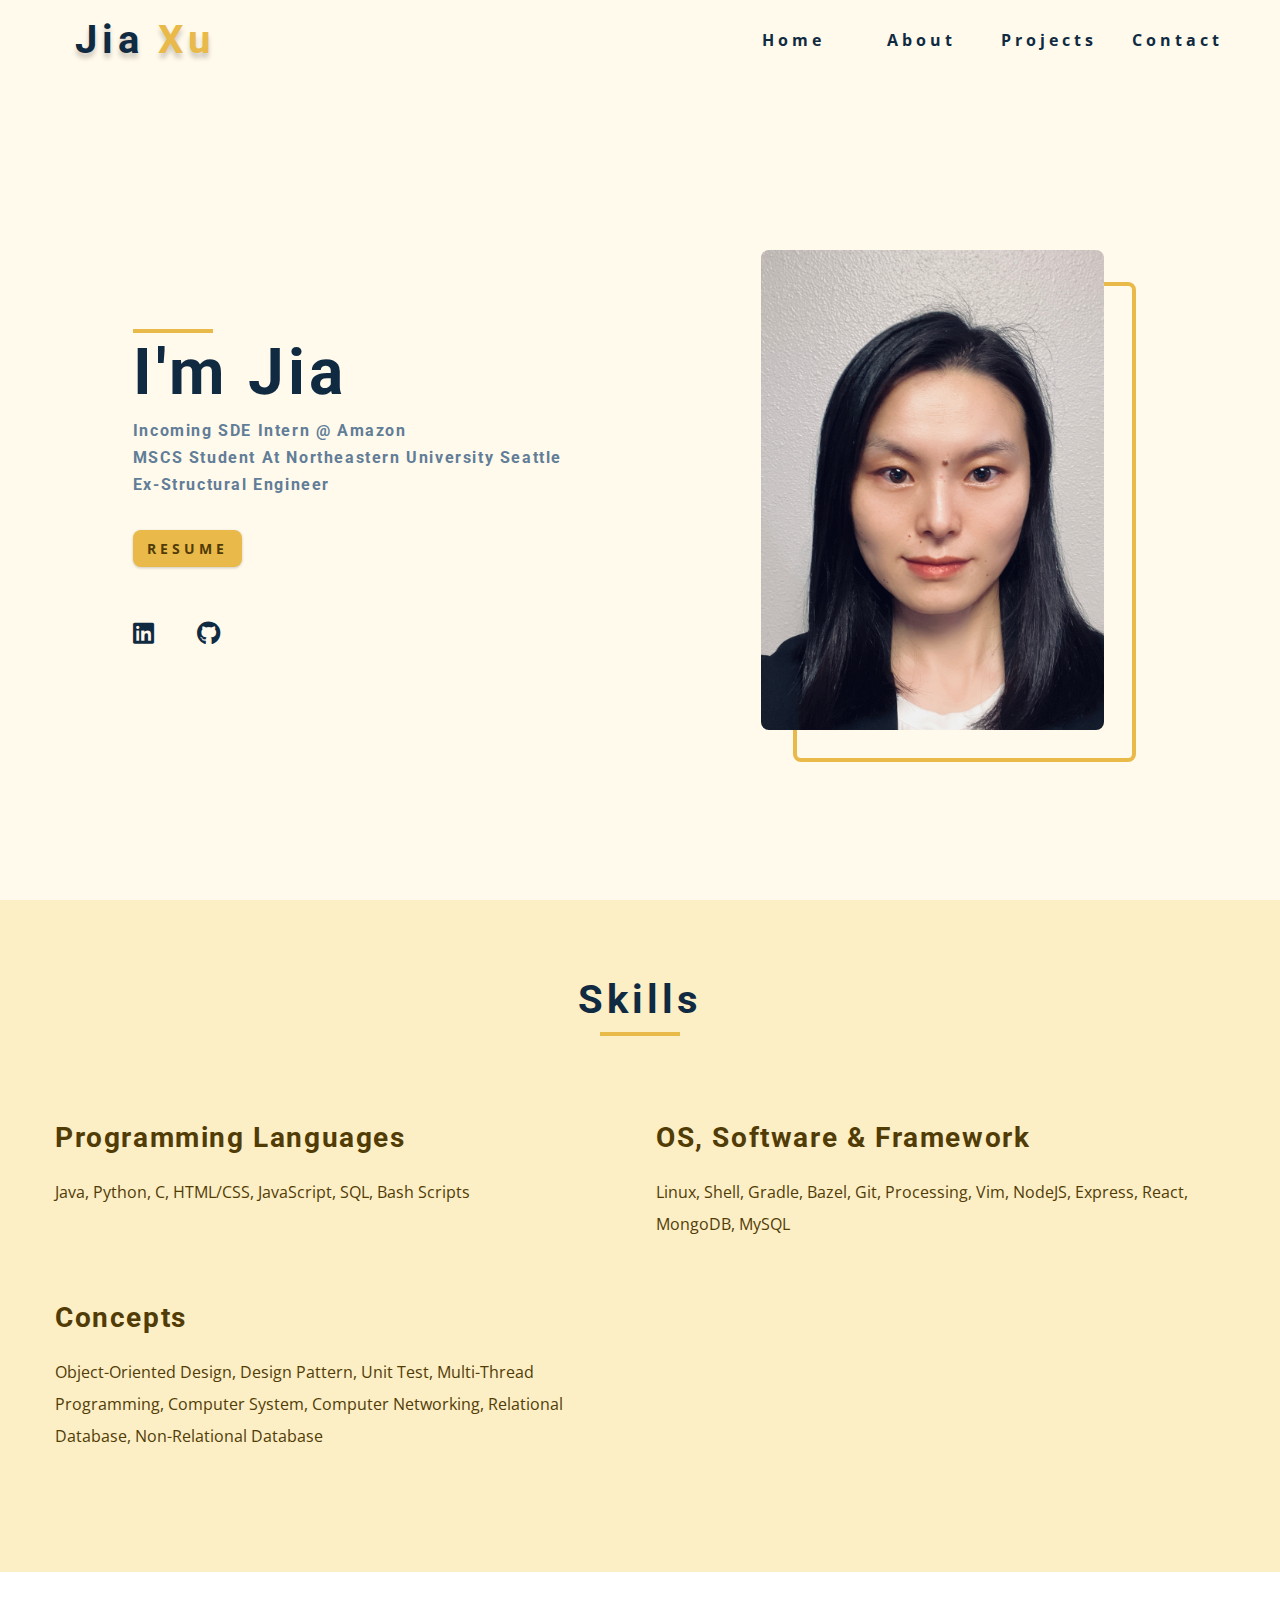
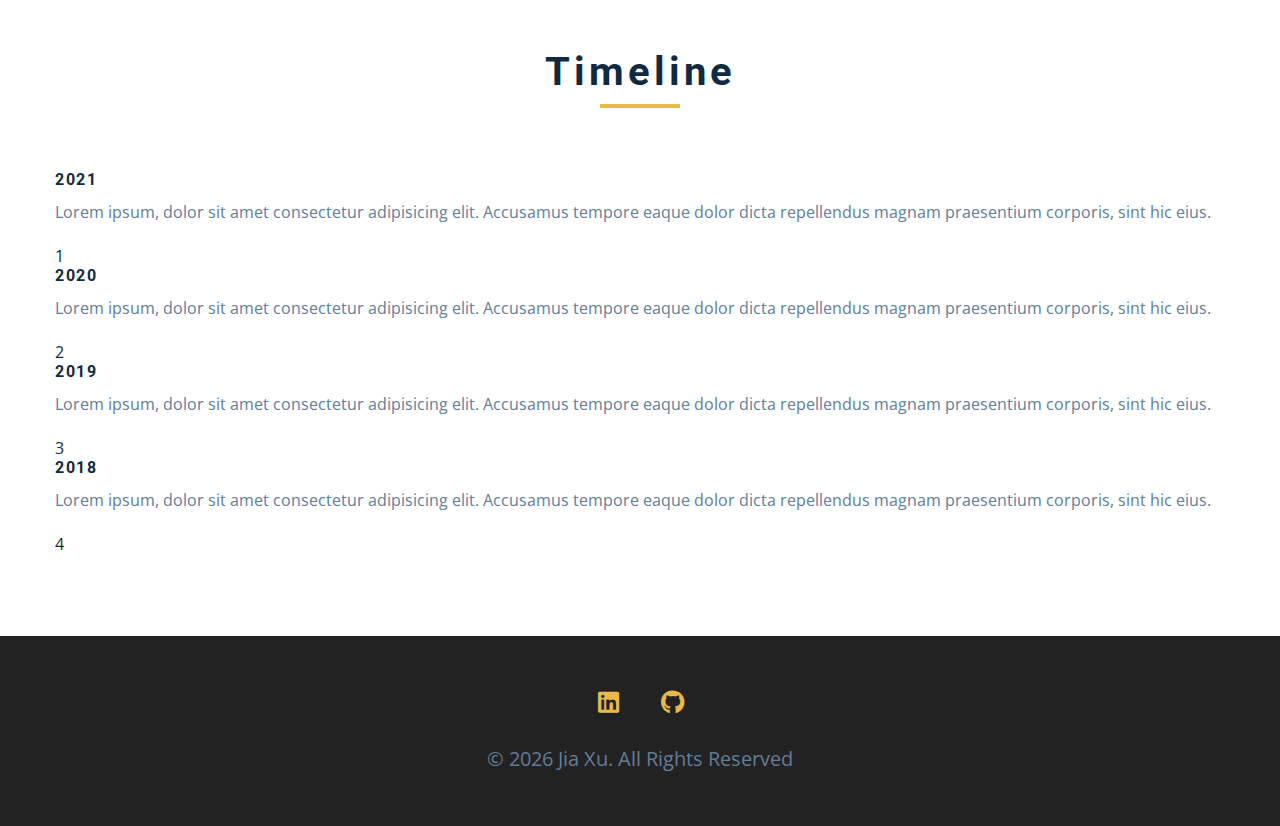
==== index.html @ faa22cb6 "first commit" ====
<!DOCTYPE html>
<html lang="en">
  <head>
    <meta charset="UTF-8" />
    <meta name="viewport" content="width=device-width, initial-scale=1.0" />
    <title>Jia Xu || Home</title>
    <!-- font-awesome -->
    <link
      rel="stylesheet"
      href="./fontawesome-free-5.12.1-web/css/all.min.css"
    />
    <!-- css -->
    <link rel="stylesheet" href="./css/styles.css" />
  </head>
  <body>
    <!-- navbar -->
    <nav class="nav" id="nav">
      <div class="nav-center">
        <!-- nav header -->
        <div class="nav-header">
          <h1 class="nav-logo">Jia <span>Xu</span></h1>
          <button class="nav-btn" id="nav-btn">
            <i class="fas fa-bars"></i>
          </button>
        </div>
        <!-- nav links -->
        <ul class="nav-links">
          <li>
            <a href="index.html">home</a>
          </li>
          <li>
            <a href="about.html">about</a>
          </li>
          <li>
            <a href="projects.html">projects</a>
          </li>
          <li>
            <a href="contact.html">contact</a>
          </li>
        </ul>
      </div>
    </nav>
    <!-- end of navbar -->
    <!-- sidebar -->
    <aside class="sidebar" id="sidebar">
      <div>
        <button class="close-btn" id="close-btn">
          <i class="fas fa-times"></i>
        </button>
        <!-- sidebar links -->
        <ul class="sidebar-links">
          <li>
            <a href="index.html">home</a>
          </li>
          <li>
            <a href="about.html">about</a>
          </li>
          <li>
            <a href="projects.html">projects</a>
          </li>
          <li>
            <a href="contact.html">contact</a>
          </li>
        </ul>
        <!-- social icons -->
        <ul class="social-icons">
          <li>
            <a href="https://www.linkedin.com/in/iamjiax/" class="social-icon">
              <i class="fab fa-linkedin"></i>
            </a>
          </li>
          <li>
            <a href="https://github.com/iamjiax" class="social-icon">
              <i class="fab fa-github"></i>
            </a>
          </li>
        </ul>
      </div>
    </aside>
    <!-- end of sidebar -->
    <!-- header -->
    <header class="hero">
      <div class="section-center hero-center">
        <article class="hero-info">
          <div>
            <div class="underline"></div>
            <h1>I'm Jia</h1>
            <h4>
              Incoming SDE Intern @ Amazon
              <br />
              MSCS Student at Northeastern University Seattle
              <br />
              Ex-Structural Engineer
            </h4>
            <a href="resume.pdf" class="btn hero-btn">resume</a>
            <!-- social icons -->
            <ul class="social-icons hero-icons">
              <li>
                <a
                  href="https://www.linkedin.com/in/iamjiax/"
                  class="social-icon"
                >
                  <i class="fab fa-linkedin"></i>
                </a>
              </li>
              <li>
                <a href="https://github.com/iamjiax" class="social-icon">
                  <i class="fab fa-github"></i>
                </a>
              </li>
            </ul>
          </div>
        </article>
        <article class="hero-img">
          <img src="./images/hero-img1.jpg" class="hero-photo" alt="Jia Xu" />
        </article>
      </div>
    </header>
    <!-- end of header -->

    <!-- services -->

    <!-- end of services -->
    <!-- projects -->

    <!-- end of projects -->
    <!-- connect -->

    <!-- end of connect -->
    <!-- skills -->
    <section class="section skills">
      <!-- seciton title -->
      <div class="section-title">
        <h2>skills</h2>
        <div class="underline"></div>
      </div>
      <!-- end of section title -->
      <section class="section-center skills-center">
        <article>
          <h3>programming Languages</h3>
          <!-- single skill -->
          <!-- <div class="skill">
          <p>HTML/CSS</p>
          <div class="skill-container">
            <div class="skill-value"></div>
            <p class="skill-text">50%</p>
          </div>
        </div> -->
          <!-- end of single skill -->
          <div class="skill">
            <p>Java, Python, C, HTML/CSS, JavaScript, SQL, Bash Scripts</p>
          </div>
        </article>
        <article>
          <h3>OS, Software & Framework</h3>
          <div class="skill">
            <p>
              Linux, Shell, Gradle, Bazel, Git, Processing, Vim, NodeJS,
              Express, React, MongoDB, MySQL
            </p>
          </div>
        </article>
        <article>
          <h3>Concepts</h3>
          <div class="skill">
            <p>
              Object-Oriented Design, Design Pattern, Unit Test, Multi-thread
              Programming, Computer System, Computer Networking, Relational
              Database, Non-Relational Database
            </p>
          </div>
        </article>
      </section>
    </section>
    <!-- end of skills -->
    <!-- timeline -->
    <section class="section timeline">
      <!-- seciton title -->
      <div class="section-title">
        <h2>timeline</h2>
        <div class="underline"></div>
      </div>
      <!-- end of section title -->
      <div class="section-center timeline-center">
        <!-- single timeline item -->
        <article class="timeline-item">
          <h4>2021</h4>
          <p>
            Lorem ipsum, dolor sit amet consectetur adipisicing elit. Accusamus
            tempore eaque dolor dicta repellendus magnam praesentium corporis,
            sint hic eius.
          </p>
          <span class="number">1</span>
        </article>
        <!-- end of single timeline item -->
        <!-- single timeline item -->
        <article class="timeline-item">
          <h4>2020</h4>
          <p>
            Lorem ipsum, dolor sit amet consectetur adipisicing elit. Accusamus
            tempore eaque dolor dicta repellendus magnam praesentium corporis,
            sint hic eius.
          </p>
          <span class="number">2</span>
        </article>
        <!-- end of single timeline item -->
        <!-- single timeline item -->
        <article class="timeline-item">
          <h4>2019</h4>
          <p>
            Lorem ipsum, dolor sit amet consectetur adipisicing elit. Accusamus
            tempore eaque dolor dicta repellendus magnam praesentium corporis,
            sint hic eius.
          </p>
          <span class="number">3</span>
        </article>
        <!-- end of single timeline item -->
        <!-- single timeline item -->
        <article class="timeline-item">
          <h4>2018</h4>
          <p>
            Lorem ipsum, dolor sit amet consectetur adipisicing elit. Accusamus
            tempore eaque dolor dicta repellendus magnam praesentium corporis,
            sint hic eius.
          </p>
          <span class="number">4</span>
        </article>
        <!-- end of single timeline item -->
      </div>
    </section>
    <!--end of  timeline -->
    <!-- blog -->

    <!--end of  blog -->
    <!-- footer -->
    <footer class="footer">
      <!-- social icons -->
      <ul class="social-icons">
        <li>
          <a href="https://www.linkedin.com/in/iamjiax/" class="social-icon">
            <i class="fab fa-linkedin"></i>
          </a>
        </li>
        <li>
          <a href="https://github.com/iamjiax" class="social-icon">
            <i class="fab fa-github"></i>
          </a>
        </li>
      </ul>
      <p>&copy; <span id="date"></span> jia xu. all rights reserved</p>
    </footer>
    <script src="./js/app.js"></script>
  </body>
</html>
---- css/styles.css ----
/*
=============== 
Fonts
===============
*/
@import url("https://fonts.googleapis.com/css?family=Open+Sans|Roboto:400,700&display=swap");

/*
=============== 
Variables
===============
*/

:root {
  /* dark shades of primary color*/
  --clr-primary-1: hsl(43, 86%, 17%);
  --clr-primary-2: hsl(43, 77%, 27%);
  --clr-primary-3: hsl(43, 72%, 37%);
  --clr-primary-4: hsl(42, 63%, 48%);
  /* primary/main color */
  --clr-primary-5: hsl(42, 78%, 60%);
  /* lighter shades of primary color */
  --clr-primary-6: hsl(43, 89%, 70%);
  --clr-primary-7: hsl(43, 90%, 76%);
  --clr-primary-8: hsl(45, 86%, 81%);
  --clr-primary-9: hsl(45, 90%, 88%);
  --clr-primary-10: hsl(45, 100%, 96%);
  /* darkest grey - used for headings */
  --clr-grey-1: hsl(209, 61%, 16%);
  --clr-grey-2: hsl(211, 39%, 23%);
  --clr-grey-3: hsl(209, 34%, 30%);
  --clr-grey-4: hsl(209, 28%, 39%);
  /* grey used for paragraphs */
  --clr-grey-5: hsl(210, 22%, 49%);
  --clr-grey-6: hsl(209, 23%, 60%);
  --clr-grey-7: hsl(211, 27%, 70%);
  --clr-grey-8: hsl(210, 31%, 80%);
  --clr-grey-9: hsl(212, 33%, 89%);
  --clr-grey-10: hsl(210, 36%, 96%);
  --clr-white: #fff;
  --ff-primary: "Roboto", sans-serif;
  --ff-secondary: "Open Sans", sans-serif;
  --transition: all 0.3s linear;
  --spacing: 0.25rem;
  --small-spacing: 0.1rem;
  --radius: 0.5rem;
  --light-shadow: 0 5px 15px rgba(0, 0, 0, 0.1);
  --dark-shadow: 0 5px 15px rgba(0, 0, 0, 0.2);
  --max-width: 1170px;
}
/*
=============== 
Global Styles
===============
*/

*,
::after,
::before {
  margin: 0;
  padding: 0;
  box-sizing: border-box;
}
body {
  font-family: var(--ff-secondary);
  background: var(--clr-white);
  color: var(--clr-grey-1);
  line-height: 1.5;
  font-size: 0.875rem;
}
ul {
  list-style-type: none;
}
a {
  text-decoration: none;
}
img:not(.nav-logo) {
  width: 100%;
  display: block;
}

h1,
h2,
h3,
h4 {
  letter-spacing: var(--spacing);
  text-transform: capitalize;
  line-height: 1.25;
  margin-bottom: 0.75rem;
  font-family: var(--ff-primary);
}
h1 {
  font-size: 3rem;
}
h2 {
  font-size: 2rem;
}
h3 {
  font-size: 1.25rem;
}
h4 {
  font-size: 0.875rem;
  letter-spacing: var(--small-spacing);
}
p {
  margin-bottom: 1.25rem;
  color: var(--clr-grey-5);
}
@media screen and (min-width: 800px) {
  h1 {
    font-size: 4rem;
  }
  h2 {
    font-size: 2.5rem;
  }
  h3 {
    font-size: 1.75rem;
  }
  h4 {
    font-size: 1rem;
  }
  body {
    font-size: 1rem;
  }
  h1,
  h2,
  h3,
  h4 {
    line-height: 1;
  }
}
/*  global classes */

.btn {
  text-transform: uppercase;
  background: var(--clr-primary-5);
  color: var(--clr-primary-1);
  padding: 0.375rem 0.75rem;
  letter-spacing: var(--spacing);
  display: inline-block;
  font-weight: 700;
  -webkit-transition: var(--transition);
  transition: var(--transition);
  font-size: 0.875rem;
  border: 2px solid transparent;
  cursor: pointer;
  box-shadow: 0 1px 3px rgba(0, 0, 0, 0.2);
  border-radius: var(--radius);
}
.btn:hover {
  color: var(--clr-primary-1);
  background: var(--clr-primary-7);
}
/* section */
.section {
  padding: 5rem 0;
}

.section-center {
  width: 90vw;
  margin: 0 auto;
  max-width: 1170px;
}
@media screen and (min-width: 992px) {
  .section-center {
    width: 95vw;
  }
}
/* added during recording */
.underline {
  width: 5rem;
  height: 0.25rem;
  margin-bottom: 1.25rem;
  background: var(--clr-primary-5);
  margin-left: auto;
  margin-right: auto;
}
.section-title {
  margin-bottom: 4rem;
  text-align: center;
}
/*
=============== 
Navbar
===============
*/
.nav-logo {
  text-shadow: 0px 5px 5px rgba(0, 0, 0, 0.2);
  font-size: 40px;
  display: inline;
  padding: 0 20px;
  margin: 0;
  letter-spacing: 0.3rem;
}
.nav-logo span {
  color: var(--clr-primary-5);
}
.nav-links {
  display: none;
}
.nav {
  height: 5rem;
  padding: 1rem;
  display: grid;
  align-items: center;
  transition: var(--transition);
}
.nav-center {
  width: 100%;
  max-width: 1170px;
  margin: 0 auto;
}
.nav-header {
  display: grid;
  grid-template-columns: 1fr 1fr;
  align-items: center;
}
.nav-btn {
  background: transparent;
  border-color: transparent;
  color: var(--clr-primary-5);
  font-size: 2rem;
  cursor: pointer;
  justify-self: end;
}
@media screen and (min-width: 768px) {
  .nav {
    background: var(--clr-primary-10);
  }
  .nav-btn {
    display: none;
  }
  .nav-links {
    display: grid;
    grid-template-columns: repeat(4, 1fr);
    justify-items: center;
    column-gap: 2rem;
    justify-self: end;
  }
  .nav-links a {
    text-transform: capitalize;
    color: var(--clr-grey-1);
    font-weight: bold;
    letter-spacing: var(--spacing);
    transition: var(--transition);
  }
  .nav-links a:hover {
    color: var(--clr-primary-5);
  }
  .nav-center {
    display: grid;
    grid-template-columns: auto 1fr;
    align-items: center;
  }
}
/* fixed navbar */
.navbar-fixed {
  position: fixed;
  top: 0;
  left: 0;
  width: 100%;
  background: var(--clr-white);
  z-index: 2;
  box-shadow: var(--light-shadow);
}
/*
=============== 
Sidebar
===============
*/
.sidebar {
  position: fixed;
  top: 0;
  left: 0;
  width: 100%;
  height: 100%;
  background: var(--clr-grey-10);
  z-index: 4;
  display: grid;
  /* align-items: center;
  justify-content: center; */
  place-items: center;
  transition: var(--transition);
  /* hide the sidebar */
  transform: translateX(-100%);
}
.show-sidebar {
  transform: translateX(0);
}
.sidebar-links {
  text-align: center;
}
.sidebar-links a {
  font-size: 2rem;
  text-transform: capitalize;
  transition: var(--transition);
  color: var(--clr-grey-5);
  letter-spacing: var(--spacing);
  display: inline-block;
  margin-bottom: 1.5rem;
}
.sidebar-links a:hover {
  color: var(--clr-primary-5);
}
.social-icons {
  display: grid;
  margin-top: 3rem;
  width: 20rem;
  grid-template-columns: repeat(2, 4rem);
  justify-content: center;
  justify-items: center;
}
.social-icon {
  font-size: 1.5rem;
  color: var(--clr-grey-1);
  transition: var(--transition);
}
.social-icon:hover {
  color: var(--clr-primary-5);
}
.close-btn {
  position: absolute;
  top: 1rem;
  right: 1rem;
  font-size: 3rem;
  background: transparent;
  border: transparent;
  transition: var(--transition);
  color: #bb2525;
  cursor: pointer;
}
.close-btn:hover {
  color: #e66b6b;
}
/*
=============== 
Hero
===============
*/
/* underline added to globals */
.hero .underline {
  margin-bottom: 0.5rem;
  margin-left: 0;
}

.hero-img {
  display: none;
}
.hero {
  background: var(--clr-primary-10);
}
.hero-center {
  min-height: calc(100vh - 5rem);
  display: grid;
  place-items: center;
}
.hero-info h4 {
  line-height: 1.7rem;
  color: var(--clr-grey-5);
}

.hero-icons {
  justify-items: start;
  justify-content: start;
}
.hero-btn {
  margin-top: 1.25rem;
}

@media screen and (min-width: 992px) {
  .hero-img {
    display: block;
    position: relative;
  }
  .hero-center {
    grid-template-columns: 1fr 1fr;
  }

  .hero-img::before,
  .about-img::before {
    content: "";
    position: absolute;
    width: 100%;
    height: 100%;
    border: 0.25rem solid var(--clr-primary-5);
    top: 2rem;
    right: -2rem;
    border-radius: var(--radius);
  }
}
.hero-photo {
  max-width: 25rem;
  max-height: 30rem;
  object-fit: cover;
  border-radius: var(--radius);
  position: relative;
}
/*
=============== 
About
===============
*/
/* section title added to globals */
.about-nav {
  background: var(--clr-white);
}
.about-page {
  min-height: calc(100vh - 5rem - 190px);
}
.about-title {
  text-align: left;
  margin-bottom: 2rem;
}
.about-title .underline {
  margin-left: 0;
}
.about-center {
  display: grid;
  gap: 3rem 2rem;
}
.about-img {
  justify-self: center;
}
@media screen and (min-width: 992px) {
  .about-center {
    grid-template-columns: 1fr 1fr;
  }
  .about-img {
    position: relative;
  }
  .about-img::before {
    left: -2rem;
  }
  .about-info {
    align-self: center;
  }
}
/*
=============== 
Services
===============
*/
/* small screen layout setup */
/* bg-grey in globals */

/*
=============== 
Projects
===============
*/

/*
=============== 
Connect
===============
*/

/*
=============== 
Skills
===============
*/
@media screen and (min-width: 768px) {
  .skills-center {
    display: grid;
    grid-template-columns: 1fr 1fr;
    column-gap: 2rem;
  }
}
.skills {
  background: var(--clr-primary-9);
}
.skills h3 {
  margin: 1.5rem 0;
  color: var(--clr-primary-1);
  letter-spacing: var(--small-spacing);
}
.skill {
  margin-bottom: 1.25rem;
}
.skill p {
  margin-bottom: 2.5rem;
  text-transform: capitalize;
  color: var(--clr-primary-1);
  line-height: 2rem;
}
/*
=============== 
Timeline
===============
*/

/*
=============== 
Blog
===============
*/

/*
=============== 
Footer
===============
*/
.footer {
  padding-bottom: 2rem;
  background: #222;
  display: grid;
  place-items: center;
}
.footer .social-icons {
  margin-bottom: 1.5rem;
}
.footer .social-icon {
  color: var(--clr-primary-5);
}
.footer .social-icon:hover {
  color: var(--clr-primary-10);
}
.footer p {
  font-size: 1.25rem;
  text-transform: capitalize;
}
/*
=============== 
Single Page
===============
*/
.single-page {
  background: var(--clr-primary-10);
  min-height: calc(100vh - 5rem - 190px);
}
.page-info {
  max-width: 700px;
}
.page-info a {
  text-transform: uppercase;
  color: var(--clr-primary-5);
  transition: var(--transition);
}
.page-info a:hover {
  color: var(--clr-primary-1);
}
/*
=============== 
Products Page
===============
*/
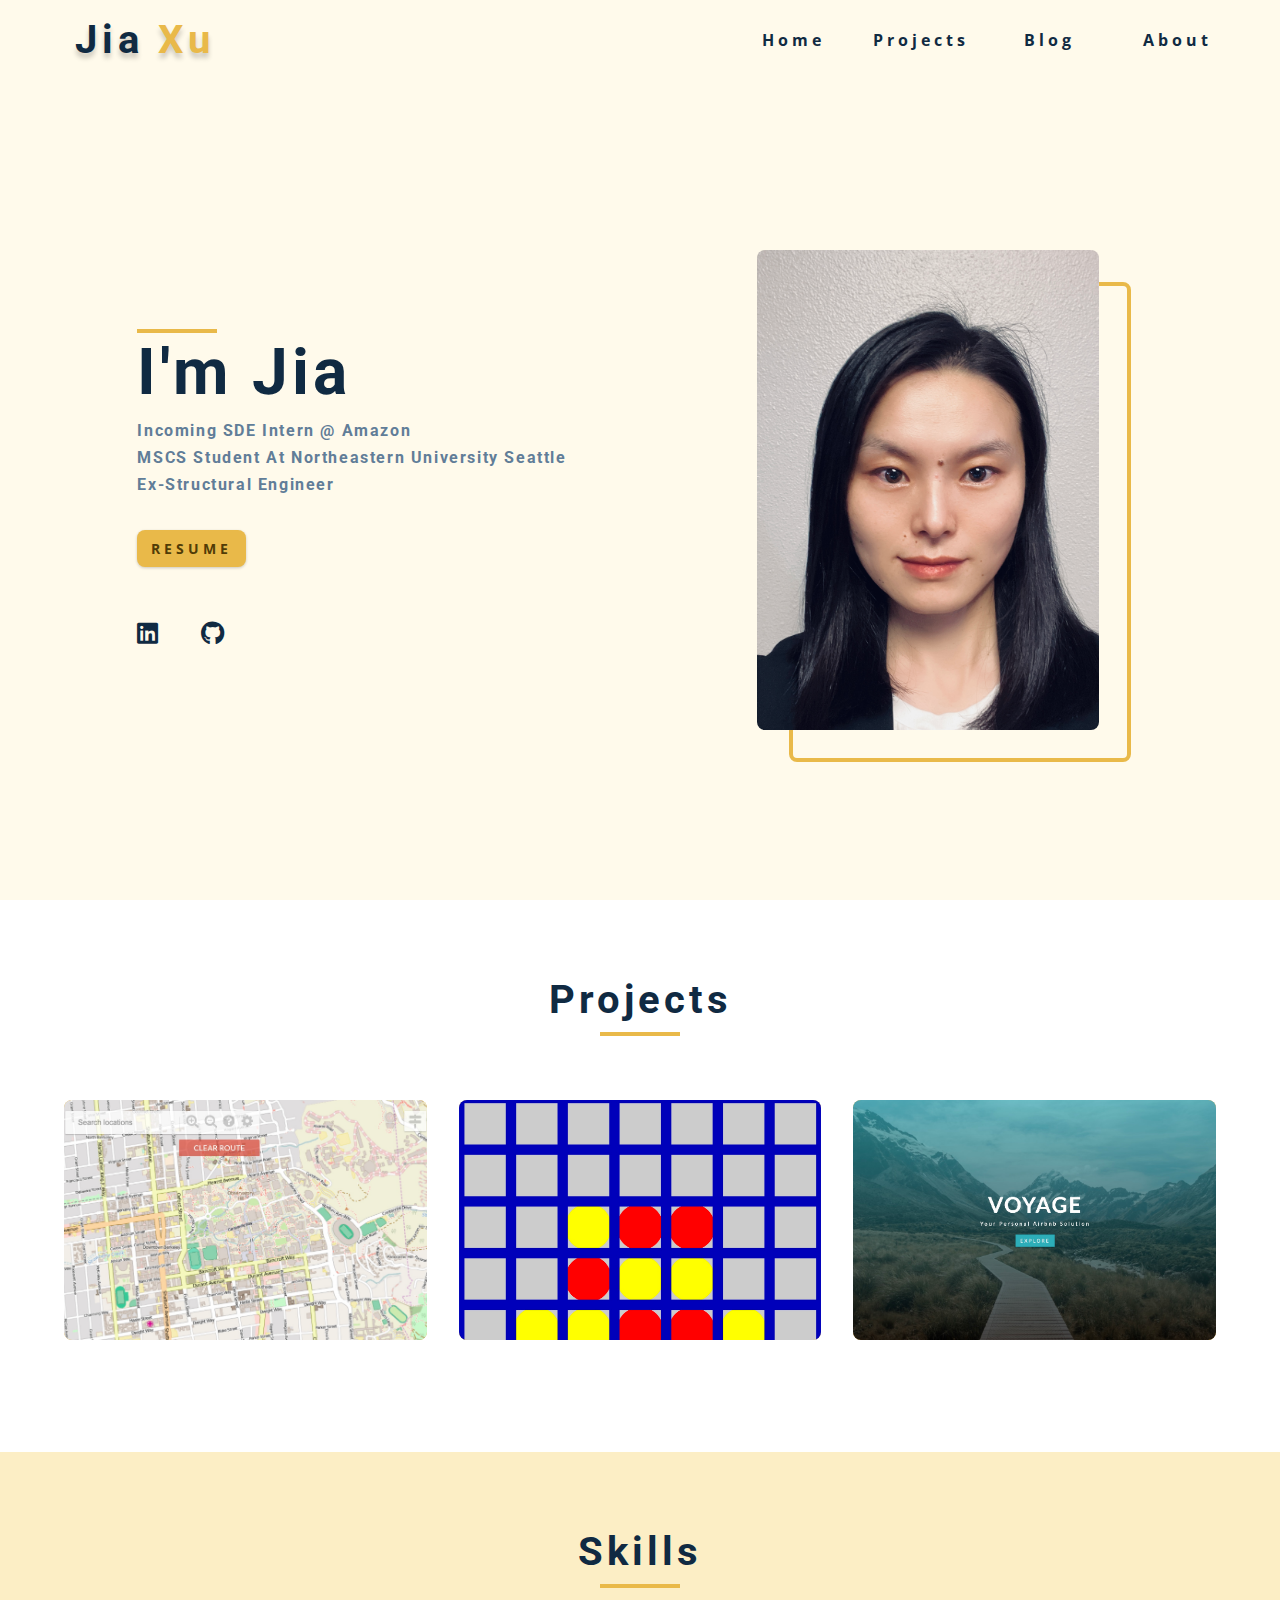
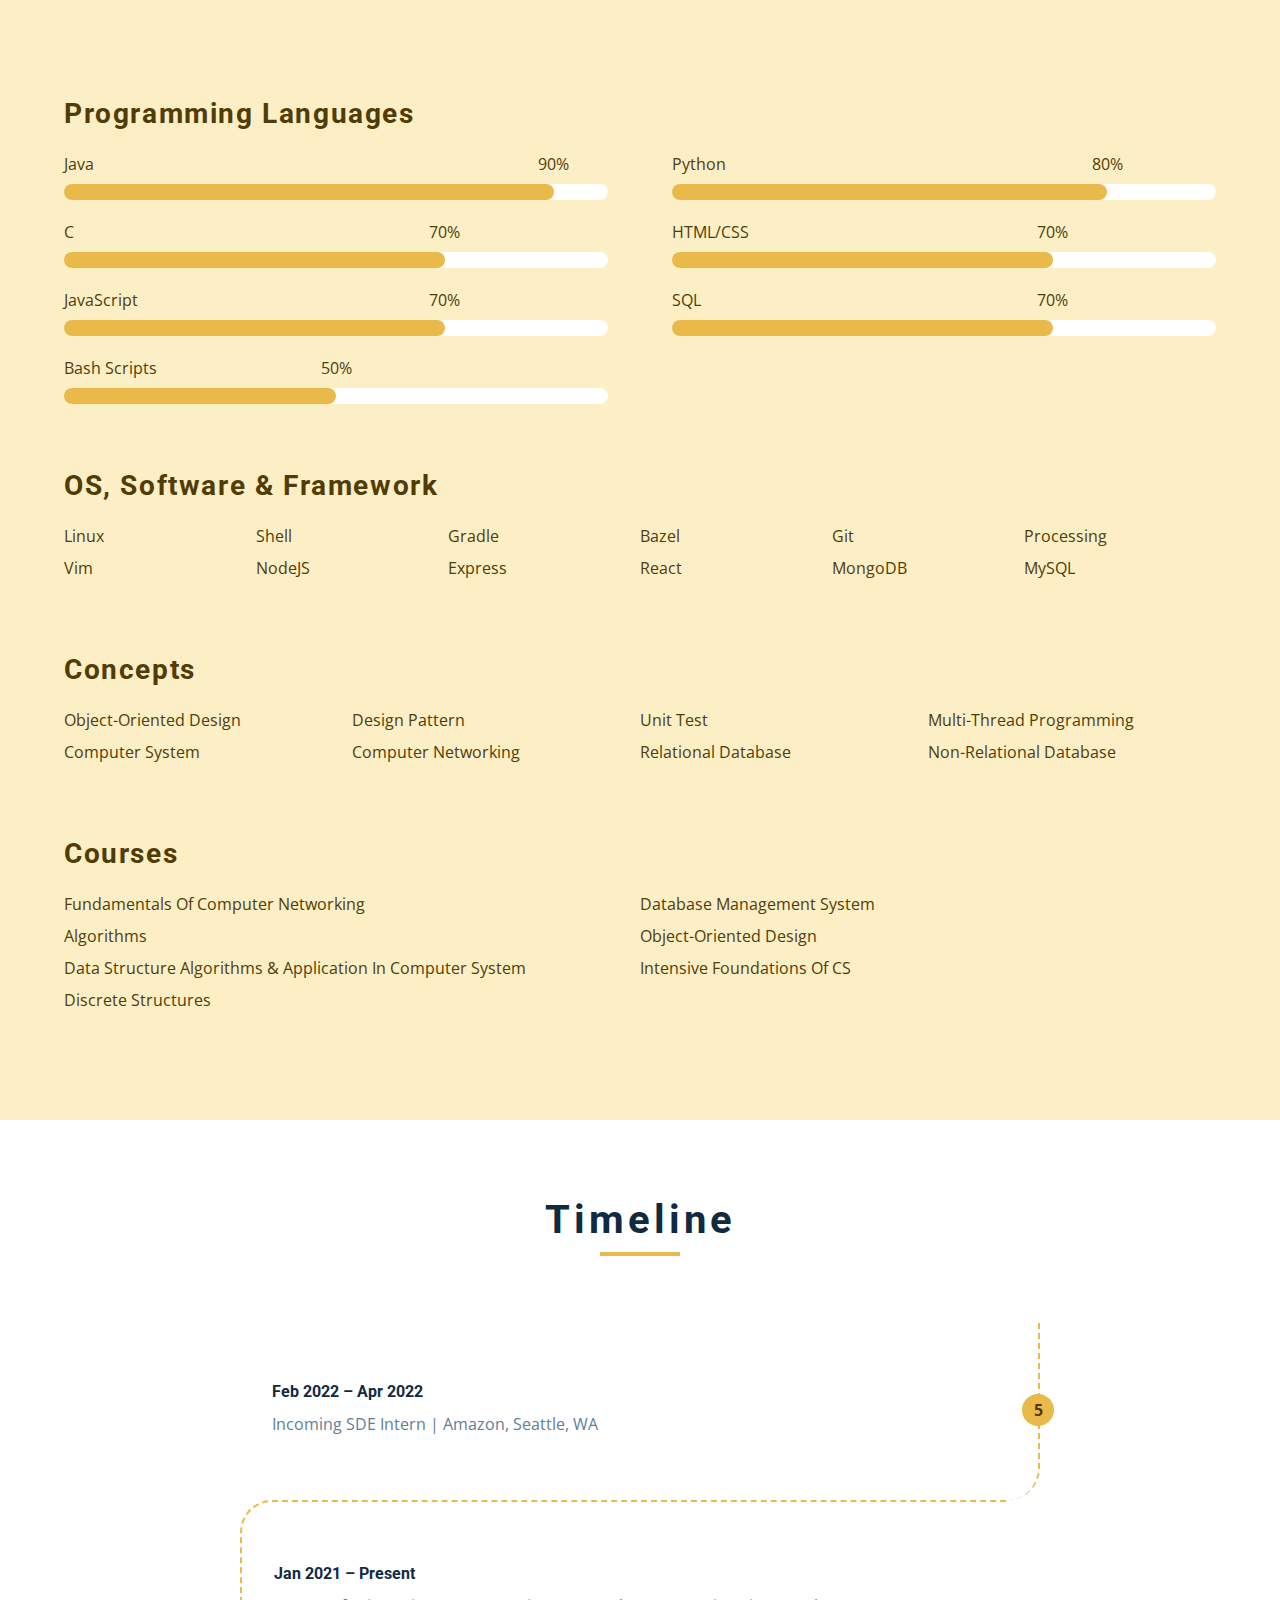
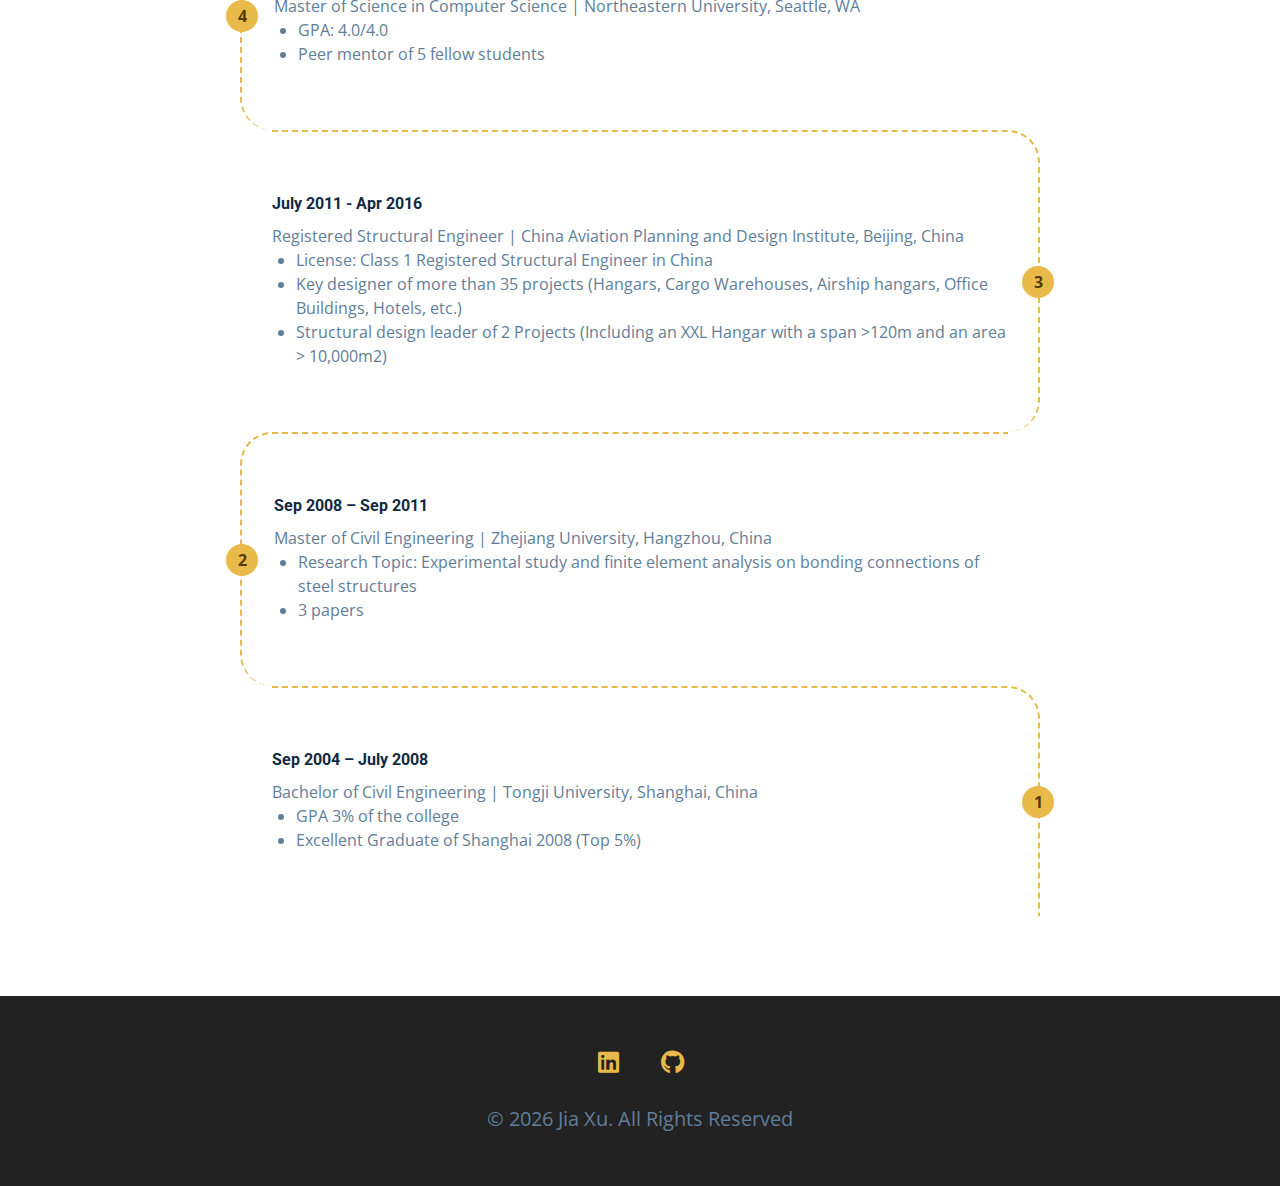
==== commit ff194ea3: "complete home page" ====
--- a/index.html
+++ b/index.html
@@ -29,13 +29,13 @@
             <a href="index.html">home</a>
           </li>
           <li>
+            <a href="projects.html">projects</a>
+          </li>
+          <li>
+            <a href="blog.html">blog</a>
+          </li>
+          <li>
             <a href="about.html">about</a>
-          </li>
-          <li>
-            <a href="projects.html">projects</a>
-          </li>
-          <li>
-            <a href="contact.html">contact</a>
           </li>
         </ul>
       </div>
@@ -53,13 +53,13 @@
             <a href="index.html">home</a>
           </li>
           <li>
+            <a href="projects.html">projects</a>
+          </li>
+          <li>
+            <a href="blog.html">blog</a>
+          </li>
+          <li>
             <a href="about.html">about</a>
-          </li>
-          <li>
-            <a href="projects.html">projects</a>
-          </li>
-          <li>
-            <a href="contact.html">contact</a>
           </li>
         </ul>
         <!-- social icons -->
@@ -122,7 +122,86 @@
 
     <!-- end of services -->
     <!-- projects -->
-
+    <section class="section projects">
+      <!-- seciton title -->
+      <div class="section-title">
+        <h2>Projects</h2>
+        <div class="underline"></div>
+        <!-- <p class="projects-text">
+          Lorem ipsum dolor, sit amet consectetur adipisicing elit. Autem ullam
+          deserunt blanditiis quaerat nisi necessitatibus accusamus facilis
+          dignissimos porro corporis odio est molestiae, quo atque facere. Quis
+          nobis labore, eaque dolor ipsam, pariatur error reiciendis cumque et
+          nemo minima animi!
+        </p> -->
+      </div>
+      <!-- end of section title -->
+      <div class="section-center projects-center">
+        <!-- single project -->
+        <a
+          href="http://bearmaps-berkeley-jx.herokuapp.com/map.html"
+          class="project-map"
+        >
+          <article class="project">
+            <img
+              src="./images/project-map.jpeg"
+              alt="single project"
+              class="project-img"
+            />
+            <div class="project-info">
+              <h4>tile map</h4>
+              <p>Java</p>
+            </div>
+          </article>
+        </a>
+        <!-- end of single project -->
+        <!-- single project -->
+        <a href="projects.html" class="project-cntfour">
+          <article class="project">
+            <img
+              src="./images/project-cntfour.jpeg"
+              alt="single project"
+              class="project-img"
+            />
+            <div class="project-info">
+              <h4>connect four game</h4>
+              <p>python</p>
+            </div>
+          </article>
+        </a>
+        <!-- end of single project -->
+        <!-- single project -->
+        <a href="projects.html" class="project-voyage">
+          <article class="project">
+            <img
+              src="./images/project-voyage.jpeg"
+              alt="single project"
+              class="project-img"
+            />
+            <div class="project-info">
+              <h4>Voyage</h4>
+              <p>JDBC JSP MySQL</p>
+            </div>
+          </article>
+        </a>
+        <!-- end of single project -->
+        <!-- single project -->
+        <!-- <a href="projects.html" class="project-4">
+          <article class="project">
+            <img
+              src="./images/project-4.jpeg"
+              alt="single project"
+              class="project-img"
+            />
+            <div class="project-info">
+              <h4>project title</h4>
+              <p>client name</p>
+            </div>
+          </article>
+        </a> -->
+        <!-- end of single project -->
+      </div>
+    </section>
     <!-- end of projects -->
     <!-- connect -->
 
@@ -136,38 +215,118 @@
       </div>
       <!-- end of section title -->
       <section class="section-center skills-center">
+        <h3>programming Languages</h3>
+        <article class="pro-langs">
+          <!-- single skill -->
+          <div class="skill">
+            <p>Java</p>
+            <div class="skill-container">
+              <div class="skill-value value-90"></div>
+              <p class="skill-text skill-text-90">90%</p>
+            </div>
+          </div>
+          <!-- end of single skill -->
+          <!-- single skill -->
+          <div class="skill">
+            <p>Python</p>
+            <div class="skill-container">
+              <div class="skill-value value-80"></div>
+              <p class="skill-text skill-text-80">80%</p>
+            </div>
+          </div>
+          <!-- end of single skill -->
+          <!-- single skill -->
+          <div class="skill">
+            <p>C</p>
+            <div class="skill-container">
+              <div class="skill-value value-70"></div>
+              <p class="skill-text skill-text-70">70%</p>
+            </div>
+          </div>
+          <!-- end of single skill -->
+          <!-- single skill -->
+          <div class="skill">
+            <p>HTML/CSS</p>
+            <div class="skill-container">
+              <div class="skill-value value-70"></div>
+              <p class="skill-text skill-text-70">70%</p>
+            </div>
+          </div>
+          <!-- end of single skill -->
+          <!-- single skill -->
+          <div class="skill">
+            <p>JavaScript</p>
+            <div class="skill-container">
+              <div class="skill-value value-70"></div>
+              <p class="skill-text skill-text-70">70%</p>
+            </div>
+          </div>
+          <!-- end of single skill -->
+          <!-- single skill -->
+          <div class="skill">
+            <p>SQL</p>
+            <div class="skill-container">
+              <div class="skill-value value-70"></div>
+              <p class="skill-text skill-text-70">70%</p>
+            </div>
+          </div>
+          <!-- end of single skill -->
+          <!-- single skill -->
+          <div class="skill">
+            <p>Bash Scripts</p>
+            <div class="skill-container">
+              <div class="skill-value value-50"></div>
+              <p class="skill-text skill-text-50">50%</p>
+            </div>
+          </div>
+          <!-- end of single skill -->
+        </article>
+        <h3>OS, Software & Framework</h3>
         <article>
-          <h3>programming Languages</h3>
-          <!-- single skill -->
-          <!-- <div class="skill">
-          <p>HTML/CSS</p>
-          <div class="skill-container">
-            <div class="skill-value"></div>
-            <p class="skill-text">50%</p>
-          </div>
-        </div> -->
-          <!-- end of single skill -->
-          <div class="skill">
-            <p>Java, Python, C, HTML/CSS, JavaScript, SQL, Bash Scripts</p>
-          </div>
-        </article>
+          <div class="skill frameworks">
+            <p>Linux</p>
+            <p>Shell</p>
+            <p>Gradle</p>
+            <p>Bazel</p>
+            <p>Git</p>
+            <p>Processing</p>
+            <p>Vim</p>
+            <p>NodeJS</p>
+            <p>Express</p>
+            <p>React</p>
+            <p>MongoDB</p>
+            <p>MySQL</p>
+          </div>
+        </article>
+        <h3>Concepts</h3>
         <article>
-          <h3>OS, Software & Framework</h3>
-          <div class="skill">
-            <p>
-              Linux, Shell, Gradle, Bazel, Git, Processing, Vim, NodeJS,
-              Express, React, MongoDB, MySQL
-            </p>
-          </div>
-        </article>
+          <div class="skill concepts">
+            <p>Object-Oriented Design</p>
+            <p>Design Pattern</p>
+            <p>Unit Test</p>
+            <p>Multi-thread Programming</p>
+            <p>Computer System</p>
+            <p>Computer Networking</p>
+            <p>Relational Database</p>
+            <p>Non-Relational Database</p>
+          </div>
+        </article>
+        <h3>
+          <a
+            href="https://catalog.northeastern.edu/graduate/computer-information-science/computer-science/computer-science-align-program-mscs/#programrequirementstext"
+          >
+            Courses
+          </a>
+        </h3>
         <article>
-          <h3>Concepts</h3>
-          <div class="skill">
-            <p>
-              Object-Oriented Design, Design Pattern, Unit Test, Multi-thread
-              Programming, Computer System, Computer Networking, Relational
-              Database, Non-Relational Database
-            </p>
+          <div class="skill courses">
+            <p>Fundamentals of Computer Networking</p>
+            <p>Database Management System</p>
+            <p>Algorithms</p>
+            <p>Object-Oriented Design</p>
+            <p>Data Structure Algorithms & Application in Computer System</p>
+            <p>Intensive Foundations of CS</p>
+            <p>Discrete Structures</p>
           </div>
         </article>
       </section>
@@ -184,46 +343,83 @@
       <div class="section-center timeline-center">
         <!-- single timeline item -->
         <article class="timeline-item">
-          <h4>2021</h4>
-          <p>
-            Lorem ipsum, dolor sit amet consectetur adipisicing elit. Accusamus
-            tempore eaque dolor dicta repellendus magnam praesentium corporis,
-            sint hic eius.
-          </p>
-          <span class="number">1</span>
+          <h4>Feb 2022 – Apr 2022</h4>
+          <div class="timeline-item-header">
+            <p>Incoming SDE Intern | Amazon, Seattle, WA</p>
+          </div>
+          <span class="number">5</span>
         </article>
         <!-- end of single timeline item -->
         <!-- single timeline item -->
         <article class="timeline-item">
-          <h4>2020</h4>
-          <p>
-            Lorem ipsum, dolor sit amet consectetur adipisicing elit. Accusamus
-            tempore eaque dolor dicta repellendus magnam praesentium corporis,
-            sint hic eius.
-          </p>
-          <span class="number">2</span>
+          <h4>Jan 2021 – Present</h4>
+          <div class="timeline-item-header">
+            <p>
+              Master of Science in Computer Science | Northeastern University,
+              Seattle, WA
+            </p>
+          </div>
+          <ul>
+            <li>GPA: 4.0/4.0</li>
+            <li>Peer mentor of 5 fellow students</li>
+          </ul>
+          <span class="number">4</span>
         </article>
         <!-- end of single timeline item -->
         <!-- single timeline item -->
         <article class="timeline-item">
-          <h4>2019</h4>
-          <p>
-            Lorem ipsum, dolor sit amet consectetur adipisicing elit. Accusamus
-            tempore eaque dolor dicta repellendus magnam praesentium corporis,
-            sint hic eius.
-          </p>
+          <h4>July 2011 - Apr 2016</h4>
+          <div class="timeline-item-header">
+            <p>
+              Registered Structural Engineer | China Aviation Planning and
+              Design Institute, Beijing, China
+            </p>
+          </div>
+          <ul>
+            <li>License: Class 1 Registered Structural Engineer in China</li>
+            <li>
+              Key designer of more than 35 projects (Hangars, Cargo Warehouses,
+              Airship hangars, Office Buildings, Hotels, etc.)
+            </li>
+            <li>
+              Structural design leader of 2 Projects (Including an XXL Hangar
+              with a span >120m and an area > 10,000m2)
+            </li>
+          </ul>
           <span class="number">3</span>
         </article>
         <!-- end of single timeline item -->
         <!-- single timeline item -->
         <article class="timeline-item">
-          <h4>2018</h4>
-          <p>
-            Lorem ipsum, dolor sit amet consectetur adipisicing elit. Accusamus
-            tempore eaque dolor dicta repellendus magnam praesentium corporis,
-            sint hic eius.
-          </p>
-          <span class="number">4</span>
+          <h4>Sep 2008 – Sep 2011</h4>
+          <div class="timeline-item-header">
+            <p>
+              Master of Civil Engineering | Zhejiang University, Hangzhou, China
+            </p>
+          </div>
+          <ul>
+            <li>
+              Research Topic: Experimental study and finite element analysis on
+              bonding connections of steel structures
+            </li>
+            <li>3 papers</li>
+          </ul>
+          <span class="number">2</span>
+        </article>
+        <!-- end of single timeline item -->
+        <!-- single timeline item -->
+        <article class="timeline-item">
+          <h4>Sep 2004 – July 2008</h4>
+          <div class="timeline-item-header">
+            <p>
+              Bachelor of Civil Engineering | Tongji University, Shanghai, China
+            </p>
+          </div>
+          <ul>
+            <li>GPA 3% of the college</li>
+            <li>Excellent Graduate of Shanghai 2008 (Top 5%)</li>
+          </ul>
+          <span class="number">1</span>
         </article>
         <!-- end of single timeline item -->
       </div>
--- a/css/styles.css
+++ b/css/styles.css
@@ -163,7 +163,7 @@
 }
 @media screen and (min-width: 992px) {
   .section-center {
-    width: 95vw;
+    width: 90vw;
   }
 }
 /* added during recording */
@@ -420,6 +420,8 @@
 }
 .about-img {
   justify-self: center;
+  align-self: center;
+  transform: translateY(-1rem);
 }
 @media screen and (min-width: 992px) {
   .about-center {
@@ -435,6 +437,9 @@
     align-self: center;
   }
 }
+.contact-btn {
+  margin-top: 1rem;
+}
 /*
 =============== 
 Services
@@ -448,7 +453,71 @@
 Projects
 ===============
 */
-
+.projects-text {
+  width: 85vw;
+  max-width: 30rem;
+  margin: 0 auto;
+}
+.project {
+  position: relative;
+  background: var(--clr-primary-5);
+  border-radius: var(--radius);
+  margin-bottom: 2rem;
+}
+.project-info {
+  text-align: center;
+  color: var(--clr-white);
+  position: absolute;
+  top: 50%;
+  left: 50%;
+  transform: translate(-50%, -50%);
+  transition: var(--transition);
+  opacity: 0;
+}
+.project-info p {
+  text-transform: capitalize;
+  color: var(--clr-white);
+}
+.project:hover .project-info {
+  opacity: 1;
+}
+.project-img {
+  transition: var(--transition);
+  border-radius: var(--radius);
+  height: 15rem;
+  object-fit: cover;
+}
+.project:hover .project-img {
+  opacity: 0.1;
+}
+.project::after {
+  content: "";
+  position: absolute;
+  top: 0;
+  left: 0;
+  width: 100%;
+  height: 100%;
+  border: 0.25rem solid var(--clr-white);
+  border-radius: var(--radius);
+  transition: var(--transition);
+  opacity: 0;
+}
+.project:hover::after {
+  opacity: 1;
+  transform: scale(0.8);
+}
+@media screen and (min-width: 676px) {
+  .projects-center {
+    display: grid;
+    grid-template-columns: 1fr 1fr;
+    column-gap: 2rem;
+  }
+}
+@media screen and (min-width: 992px) {
+  .projects-center {
+    grid-template-columns: 1fr 1fr 1fr;
+  }
+}
 /*
 =============== 
 Connect
@@ -460,36 +529,197 @@
 Skills
 ===============
 */
+.frameworks {
+  display: grid;
+  grid-template-columns: repeat(3, 1fr);
+}
+.concepts {
+  display: grid;
+  grid-template-columns: repeat(1, 1fr);
+}
 @media screen and (min-width: 768px) {
   .skills-center {
     display: grid;
+  }
+  .pro-langs {
+    display: grid;
     grid-template-columns: 1fr 1fr;
-    column-gap: 2rem;
+    column-gap: 4rem;
+  }
+  .frameworks {
+    display: grid;
+    grid-template-columns: repeat(6, 1fr);
+  }
+  .concepts {
+    display: grid;
+    grid-template-columns: repeat(3, 1fr);
+  }
+  .courses {
+    display: grid;
+    grid-template-columns: repeat(1, 1fr);
+  }
+}
+@media screen and (min-width: 1080px) {
+  .frameworks {
+    display: grid;
+    grid-template-columns: repeat(6, 1fr);
+  }
+  .concepts {
+    display: grid;
+    grid-template-columns: repeat(4, 1fr);
+  }
+  .courses {
+    display: grid;
+    grid-template-columns: repeat(2, 1fr);
   }
 }
 .skills {
   background: var(--clr-primary-9);
 }
 .skills h3 {
-  margin: 1.5rem 0;
+  margin-top: 3rem;
+  margin-bottom: 1.5rem;
   color: var(--clr-primary-1);
   letter-spacing: var(--small-spacing);
 }
+.skills h3 a {
+  color: var(--clr-primary-1);
+}
+.skills h3 a:visited {
+  color: var(--clr-primary-1);
+}
+.skills h3 a:hover {
+  color: var(--clr-primary-5);
+}
 .skill {
   margin-bottom: 1.25rem;
 }
 .skill p {
-  margin-bottom: 2.5rem;
+  margin-bottom: 0.5rem;
   text-transform: capitalize;
   color: var(--clr-primary-1);
-  line-height: 2rem;
+}
+.skill-container {
+  background: var(--clr-white);
+  height: 1rem;
+  width: 100%;
+  border-radius: var(--radius);
+  position: relative;
+}
+.skill-value {
+  position: absolute;
+  top: 0;
+  left: 0;
+  background: var(--clr-primary-5);
+  height: 100%;
+  width: 90%;
+  border-radius: var(--radius);
+}
+.value-90 {
+  width: 90%;
+}
+.value-80 {
+  width: 80%;
+}
+.value-70 {
+  width: 70%;
+}
+.value-60 {
+  width: 60%;
+}
+.value-50 {
+  width: 50%;
+}
+.skill-text {
+  position: absolute;
+  top: -2rem;
+  left: 90%;
+  transform: translateX(-50%);
+}
+.skill-text-90 {
+  left: 90%;
+}
+.skill-text-80 {
+  left: 80%;
+}
+.skill-text-70 {
+  left: 70%;
+}
+.skill-text-60 {
+  left: 60%;
+}
+.skill-text-50 {
+  left: 50%;
 }
 /*
 =============== 
 Timeline
 ===============
 */
-
+.timeline-center {
+  width: 80vw;
+  max-width: 50rem;
+}
+.timeline-item {
+  border-top: 2px dashed var(--clr-primary-5);
+  margin: 0;
+  padding: 4rem 2rem;
+  position: relative;
+  color: var(--clr-grey-1);
+}
+.timeline-item h4 {
+  letter-spacing: normal;
+}
+.timeline-item p {
+  margin-bottom: 0;
+}
+.timeline-item ul {
+  list-style-type: disc;
+  padding-left: 1.5rem;
+  color: var(--clr-grey-5);
+}
+.timeline-item:nth-child(even) {
+  border-left: 2px dashed var(--clr-primary-5);
+  border-top-left-radius: 2rem;
+  border-bottom-left-radius: 2rem;
+  margin-right: 2rem;
+  padding-right: 0;
+}
+.timeline-item:nth-child(odd) {
+  border-right: 2px dashed var(--clr-primary-5);
+  border-top-right-radius: 2rem;
+  border-bottom-right-radius: 2rem;
+  margin-left: 2rem;
+  padding-left: 0;
+}
+.timeline-item:first-child {
+  border-top: 0;
+  border-top-right-radius: 0;
+}
+.timeline-item:last-child {
+  border-bottom-right-radius: 0;
+}
+.number {
+  position: absolute;
+  top: 50%;
+  transform: translate(-50%, -50%);
+  margin-bottom: 0;
+  background: var(--clr-primary-5);
+  width: 2rem;
+  height: 2rem;
+  border-radius: 50%;
+  display: grid;
+  place-items: center;
+  color: var(--clr-primary-1);
+  font-weight: bold;
+}
+.timeline-item:nth-child(even) .number {
+  left: 0;
+}
+.timeline-item:nth-child(odd) .number {
+  right: 0;
+  transform: translate(50%, -50%);
+}
 /*
 =============== 
 Blog
